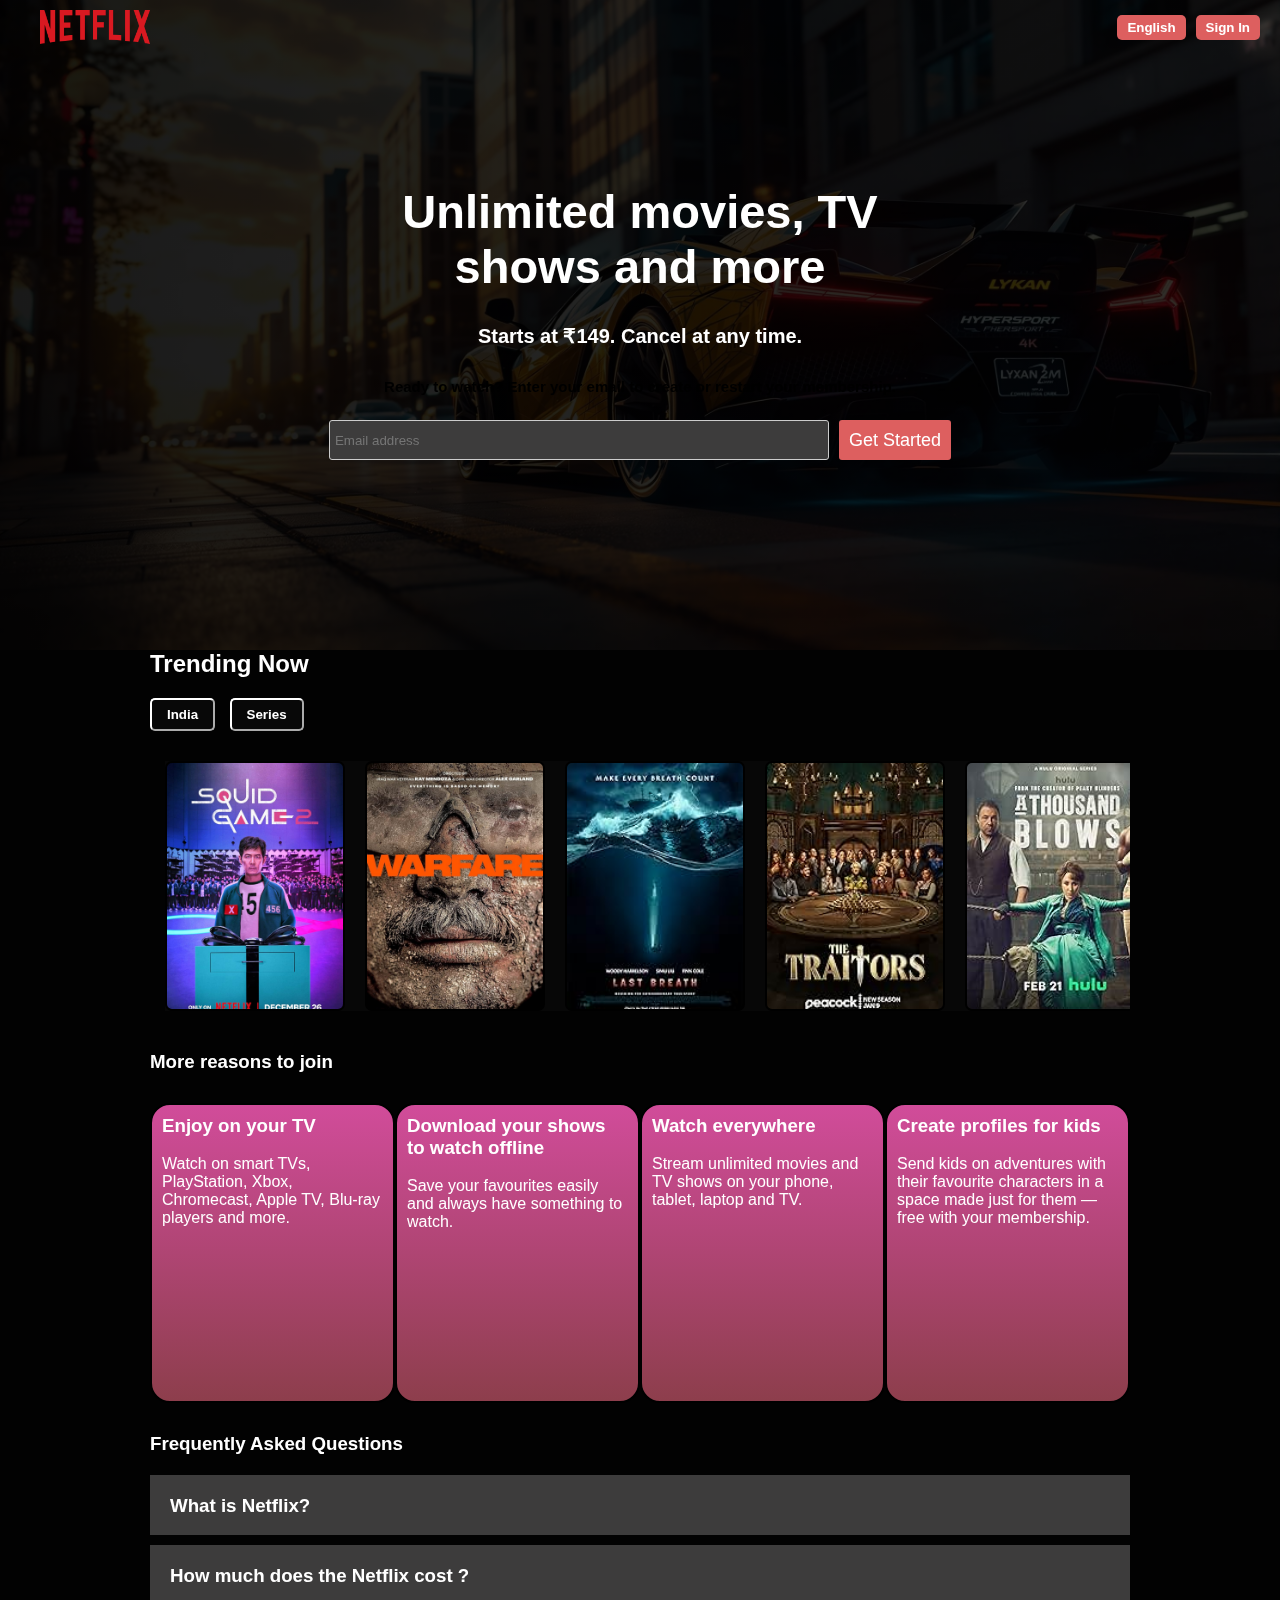
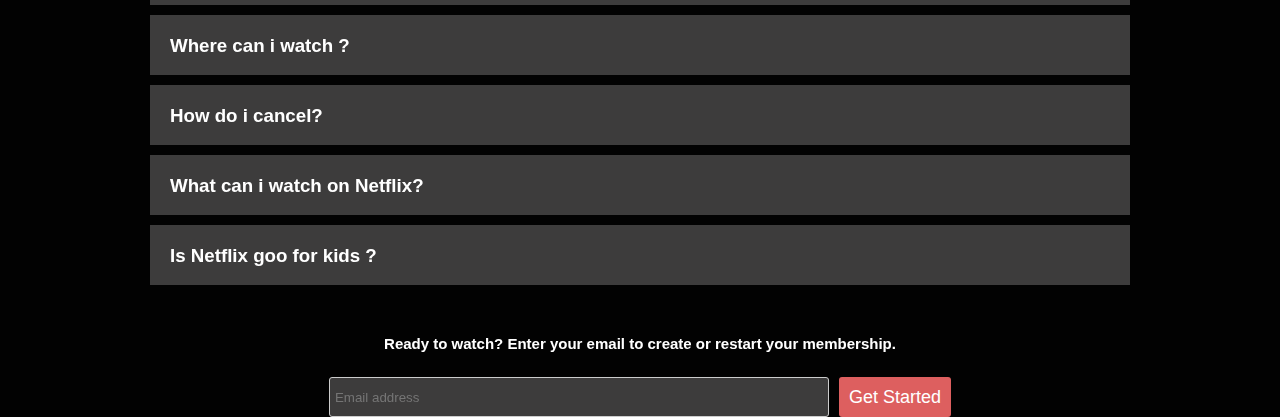
==== Netflix/Index.html @ 308630ca "netflix" ====
<!DOCTYPE html>
<html lang="en">
<head>
   <link rel="stylesheet" href="Netflix.css">
    <title>Document</title>
</head>
<body>
    <div class="container">
       
        <div class="navbar">
            <img src="Netflix_2015_logo.svg.png" alt="logo">
            <div class="sign">
                <button class="english">English</button>
            <Button class="signin">Sign In</Button>
            </div>
             </div>
        <div class="main">
            <h1 class="written1">Unlimited movies, TV <br>shows and more </h1>
            <p class="written2">Starts at ₹149. Cancel at any time.</p>   
            <h3 class="written3">Ready to watch? Enter your email to create or restart your membership.</h3> 
            
        <div class="mail">
                <input type="text"  placeholder="Email address" >
                <button class="button-start">Get Started</button>
             </div>   
        </div>
    </div>
    <!-- scroll -->
    <div class="scroll">
        <div class="trends">
            <h2>Trending Now </h2>
           <div class="region">
            <button class="ind">India</button>
            <button class="mov-ser">Series</button>
           </div>
           <div class="all-movies">
            <div class="box1">
                <!-- <img src="icons8-number-1.svg" alt="" class="img1"> -->
            </div>
            <div class="box2"></div>
            <div class="box3"></div>
            <div class="box4"></div>
            <div class="box5"></div>
            <div class="box6"></div>
            <div class="box7"></div>
            <div class="box8"></div>
            <div class="box9"></div>
            <div class="box10"></div>
           </div>
           <h3 class="text-res">More reasons to join</h3>
           <div class="reasons">
            
            <div class="r1">
                <h3>Enjoy on your TV</h3><br>
                <p>Watch on smart TVs, PlayStation, Xbox, Chromecast, Apple TV, Blu-ray players and more.</p>
            </div>
            <div class="r2">
                <h3>Download your shows to watch offline</h3><br>
                <p>Save your favourites easily and always have something to watch.</p>
            </div>
                
            <div class="r3">
                <h3>Watch everywhere</h3><br>
                <p>Stream unlimited movies and TV shows on your phone, tablet, laptop and TV.</p>
            </div>
                
            <div class="r4">
                <h3>Create profiles for kids</h3><br>
                <p>Send kids on adventures with their favourite characters in a space made just for them — free with your membership.</p>
            </div>
           </div>
           <h3 class="freq">Frequently Asked Questions</h1>
            <div class="questions">
                <div class="q1">
                    <h3>What is Netflix?</h3>
                </div>
                <div class="q2">
                    <h3>How much does the Netflix cost ?</h3>
                </div>
                <div class="q3">
                    <h3>Where can i watch ?</h3>
                </div>
                <div class="q4">
                    <h3>How do i cancel?</h3>
                </div>
                <div class="q5">
                    <h3>What can i watch on Netflix?</h3>
                </div>
                <div class="q6">
                    <h3>Is Netflix goo for kids ?</h3>
                </div>
            </div>
            <h3 class="written4">Ready to watch? Enter your email to create or restart your membership.</h3> 

            <div class="mail1">
                <input type="text" placeholder="Email address">
                <button class="button-start1">Get Started</button>
             </div>   
        </div>




        </div>
        
    </div>

    
</body>
</html>
---- Netflix/Netflix.css ----
* {
    margin: 0;
    padding: 0;
    box-sizing: border-box;
}
.container{
    background: linear-gradient(to right , rgba(0, 0, 0, 0.9) ,  rgba(0, 0, 0, 0.8 )) , url(uwp4594565.webp);
  background-repeat: no-repeat;
  background-size: cover;
  height: 650px;
  
}

.navbar {
    display: flex;
    align-items: center;
    padding: 10px 20px;
}

img {
    height: 34px;
    width: 110px;
    margin-left: 20px;
}

.sign {
    margin-left: auto;
    margin-top: 0;
    display: flex;
    gap: 10px;
}

.english, .signin {
    font-family: Arial, Helvetica, sans-serif;
    font-weight: 600;
    padding: 5px 10px;
    background-color: rgb(221, 95, 95);
    color: white;
    border: none;
    border-radius: 5px;
   
}

.main {
    display: flex;
    flex-direction: column;
    align-items: center;
    margin-top: 130px;
    text-align: center;
}

.written1 {
    font-family: Arial, Helvetica, sans-serif;
    font-weight: 900;
    font-size: 47px;
    color: white;
}

.written2 {
    font-family: Arial, Helvetica, sans-serif;
    font-weight: 800;
    font-size: 20px;
    margin-top: 30px;
    color: white;
}

.written3 {
    font-family: Arial, Helvetica, sans-serif;
    font-weight: 600;
    font-size: 15px;
    margin-top: 30px;
}

.mail {
    margin-top: 25px;
    display: flex;
    gap: 10px;
    color: white;
}

input {
    width: 250px;
    height: 30px;
    padding: 5px;
    border: 1px solid #ccc;
    border-radius: 3px;
}

.button-start {
    font-size: 18px;
    border-radius: 3px;
    padding: 5px 10px;
    background-color: rgb(221, 95, 95);
    color: white;
    border: none;
}
.scroll{
    padding-left: 150px;
    padding-right: 150px;
    background-color: rgb(2, 2, 2);
   
}
.trends{
    font-family: Arial, Helvetica, sans-serif;
    color: white;
}
.ind, .mov-ser{
    font-family: Arial, Helvetica, sans-serif;
    font-weight: 600;
    padding: 7px 15px;
    background-color: rgb(8, 8, 8);
    color: rgb(255, 255, 255);
    border-radius: 5px;
    margin-top: 20px;
    border-color: white;
}
.ind {
    margin-right: 10px; 
}
.all-movies{
    display: flex;
    margin-top: 30px;
    margin-left: 15px;
    gap: 20px;
    background-color: rgb(7, 7, 7);
    scrollbar-width: none;
    overflow-x: auto;
}
.box1{
    border: 2px solid black;
    height: 250px;
    min-width: 180px;
    border-radius: 7px;
    position: relative;
   background-image: url(j.jpg);
   background-repeat: no-repeat;
   background-size: cover;
}
/* .img1{
    position: absolute;
    top: 0px;
    left: 0px;
    
 
  z-index: 1;
} */
.box2{
    border: 2px solid black;
    height: 250px;
    min-width: 180px;
    border-radius: 7px;
    background-image: url(a.jpg);
   background-repeat: no-repeat;
   background-size: cover;
   

}
.box3{
    border: 2px solid black;
    height: 250px;
    min-width: 180px;
    border-radius: 7px;
    background-image: url(b.jpg);
   background-repeat: no-repeat;
   background-size: cover;
}
.box4{
    border: 2px solid black;
    height: 250px;
    min-width: 180px;
    border-radius: 7px;
    background-image: url(c.jpg);
   background-repeat: no-repeat;
   background-size: cover;
}
.box5{
    border: 2px solid black;
    height: 250px;
    min-width: 180px;
    border-radius: 7px;
    background-image: url(d.jpg);
   background-repeat: no-repeat;
   background-size: cover;

}
.box6{
    border: 2px solid black;
    height: 250px;
    min-width: 180px;
    border-radius: 7px;
    background-image: url(e.jpg);
   background-repeat: no-repeat;
   background-size: cover;
}
.box7{
    border: 2px solid black;
    height: 250px;
    min-width: 180px;
    border-radius: 7px;
    background-image: url(f.jpg);
   background-repeat: no-repeat;
   background-size: cover;
    
}
.box8{
    border: 2px solid black;
    height: 250px;
    min-width: 180px;
    border-radius: 7px;
    background-image: url(g.jpg);
   background-repeat: no-repeat;
   background-size: cover;
}
.box9{
    border: 2px solid black;
    height: 250px;
    min-width: 180px;
    border-radius: 7px;
    background-image: url(h.jpg);
   background-repeat: no-repeat;
   background-size: cover;
}
.box10{
    border: 2px solid black;
    height: 250px;
    min-width: 180px;
    border-radius: 7px;
    background-image: url(i.jpg);
   background-repeat: no-repeat;
   background-size: cover;
}
.reasons{
    display: flex;
    margin-top: 30px;
    justify-content: space-between;
}
.text-res{
    margin-top: 40px;
}
.r1{
    border: 2px solid black;
    height: 300px;
    width: 250px;
    border-radius: 20px;
    padding: 10px;
    background: linear-gradient(rgb(209, 76, 154) , rgb(141, 62, 76));
}
.r2{
    border: 2px solid black;
    height: 300px;
    width: 250px;
    border-radius: 20px;
    padding: 10px;
    color: white;
    background: linear-gradient(rgb(209, 76, 154) , rgb(141, 62, 76));
}
.r3{
    border: 2px solid black;
    height: 300px;
    width: 250px;
    border-radius: 20px;
    padding: 10px;
    color: white;
    background: linear-gradient(rgb(209, 76, 154) , rgb(141, 62, 76));
}
.r4{
    border: 2px solid black;
    height: 300px;
    width: 250px;
    border-radius: 20px;
    padding: 10px;
    color: white;
    background: linear-gradient(rgb(209, 76, 154) , rgb(141, 62, 76));
}
.freq{
    margin-top: 30px;
    margin-bottom: 20px;
}
.q1{
    padding: 20px;
    border: 1px solid grey;
    border: none;
    background-color: rgb(61, 60, 60);
    height: 60px;
    margin-bottom: 10px;
}
.q2{
    padding: 20px;
    border: 1px solid grey;
    border: none;
    background-color: rgb(61, 60, 60);
    height: 60px;
    margin-bottom: 10px;
}
.q3{
    padding: 20px;
    border: 1px solid grey;
    border: none;
    background-color: rgb(61, 60, 60);
    height: 60px;
    margin-bottom: 10px;
}
.q4{
    padding: 20px;
    border: 1px solid grey;
    border: none;
    background-color: rgb(61, 60, 60);
    height: 60px;
    margin-bottom: 10px;
}
.q5{
    padding: 20px;
    border: 1px solid grey;
    border: none;
    background-color: rgb(61, 60, 60);
    height: 60px;
    margin-bottom: 10px;
}
.q6{
    padding: 20px;
    border: 1px solid grey;
    border: none;
    background-color: rgb(61, 60, 60);
    height: 60px;
    margin-bottom: 10px;
}
.written4{
    font-family: Arial, Helvetica, sans-serif;
    font-weight: 600;
    font-size: 15px;
    margin-top: 50px;
    color: white;
    text-align: center;
}
.mail1 {
    margin-top: 25px;
    display: flex;
    gap: 10px;
    justify-content: center;
    
}

input {
    width: 500px;
    height: 40px;
    padding: 5px;
    border: 1px solid #ccc;
    border-radius: 3px;
    background-color: rgb(61, 60, 60);
    
}

.button-start1 {
    font-size: 18px;
    border-radius: 3px;
    padding: 5px 10px;
    background-color: rgb(221, 95, 95);
    color: white;
    border: none;
}
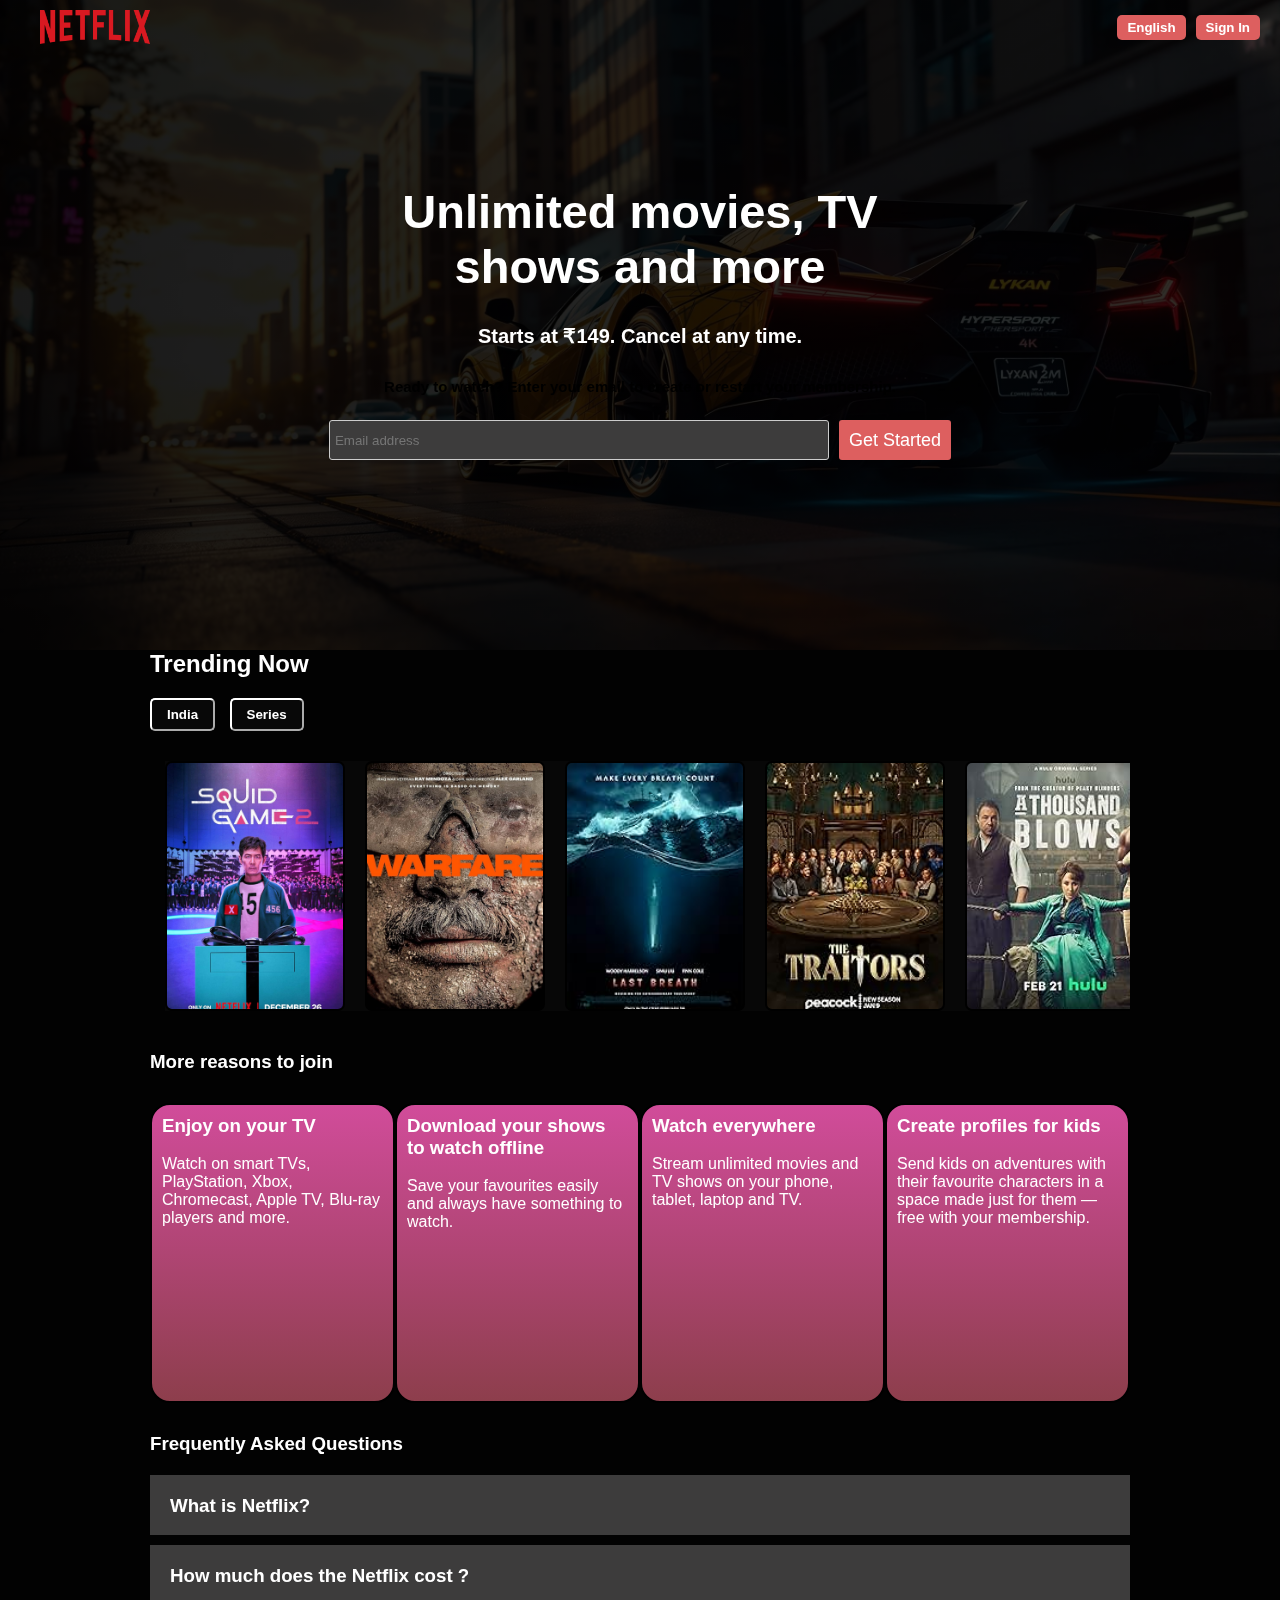
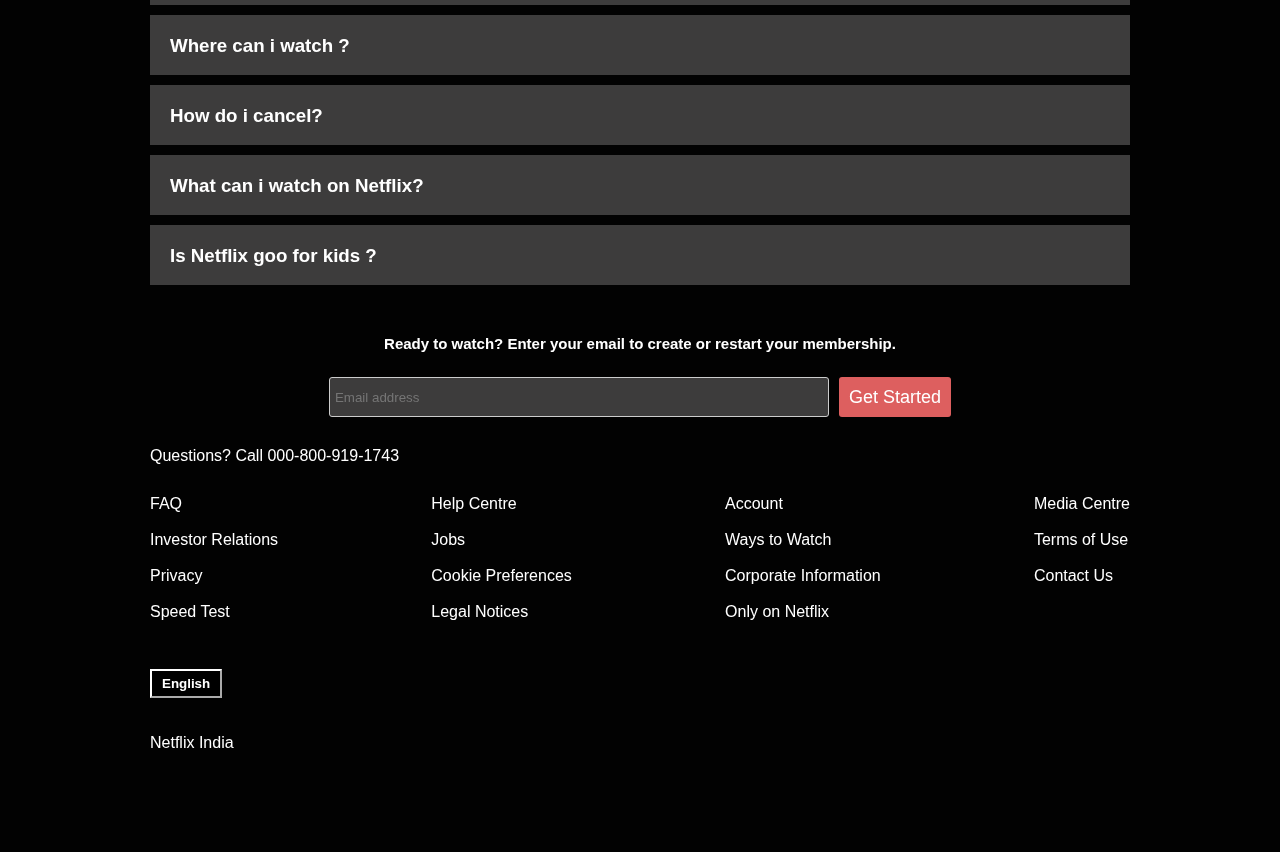
==== commit 6ed9d595: "finishing_left" ====
--- a/Netflix/Index.html
+++ b/Netflix/Index.html
@@ -96,15 +96,56 @@
                 <input type="text" placeholder="Email address">
                 <button class="button-start1">Get Started</button>
              </div>   
-        </div>
+        <!-- next day -->
+        <p class="contact">Questions? Call 000-800-919-1743</p> 
+        <div class="last">
+         
+          <div class="l1">
+              FAQ <br> <br>   
+              Investor Relations <br><br> 
+              Privacy <br><br> 
+              Speed Test <br><br> 
+          </div>
+          <div class="l2">
+              Help Centre <br><br> 
+              Jobs <br><br> 
+              Cookie Preferences <br><br> 
+              Legal Notices <br><br> 
+              
+          </div>
+          <div class="l3">
+              Account <br><br> 
+              Ways to Watch <br><br> 
+              Corporate Information <br><br> 
+              Only on Netflix <br><br> 
+          </div>
+          <div class="l4">
+              Media Centre <br><br> 
+              Terms of Use <br><br> 
+              Contact Us <br><br> 
+          </div>
+          </div>
+
+         <div class="lastb">
+          <button class="english1"> English </button><br><br><br>
+          <p>Netflix India</p>
+         </div>
+       
+       
+       
 
 
 
 
-        </div>
-        
-    </div>
+  </div>
+      
 
-    
+
+
+  </div>
+  
+</div>
+
+
 </body>
 </html>--- a/Netflix/Netflix.css
+++ b/Netflix/Netflix.css
@@ -358,3 +358,25 @@
     color: white;
     border: none;
 }
+.contact{
+    margin-top: 30px;
+}
+.last{
+    display: flex;
+    justify-content: space-between;
+    margin-top: 30px;
+}
+.lastb{
+    margin-top: 30px;
+   padding-bottom: 100px;
+}
+.english1{
+    font-family: Arial, Helvetica, sans-serif;
+    font-weight: 600;
+    padding: 5px 10px;
+    background-color: rgb(0, 0, 0);
+    color: white;
+    border-color: white;
+    
+}
+
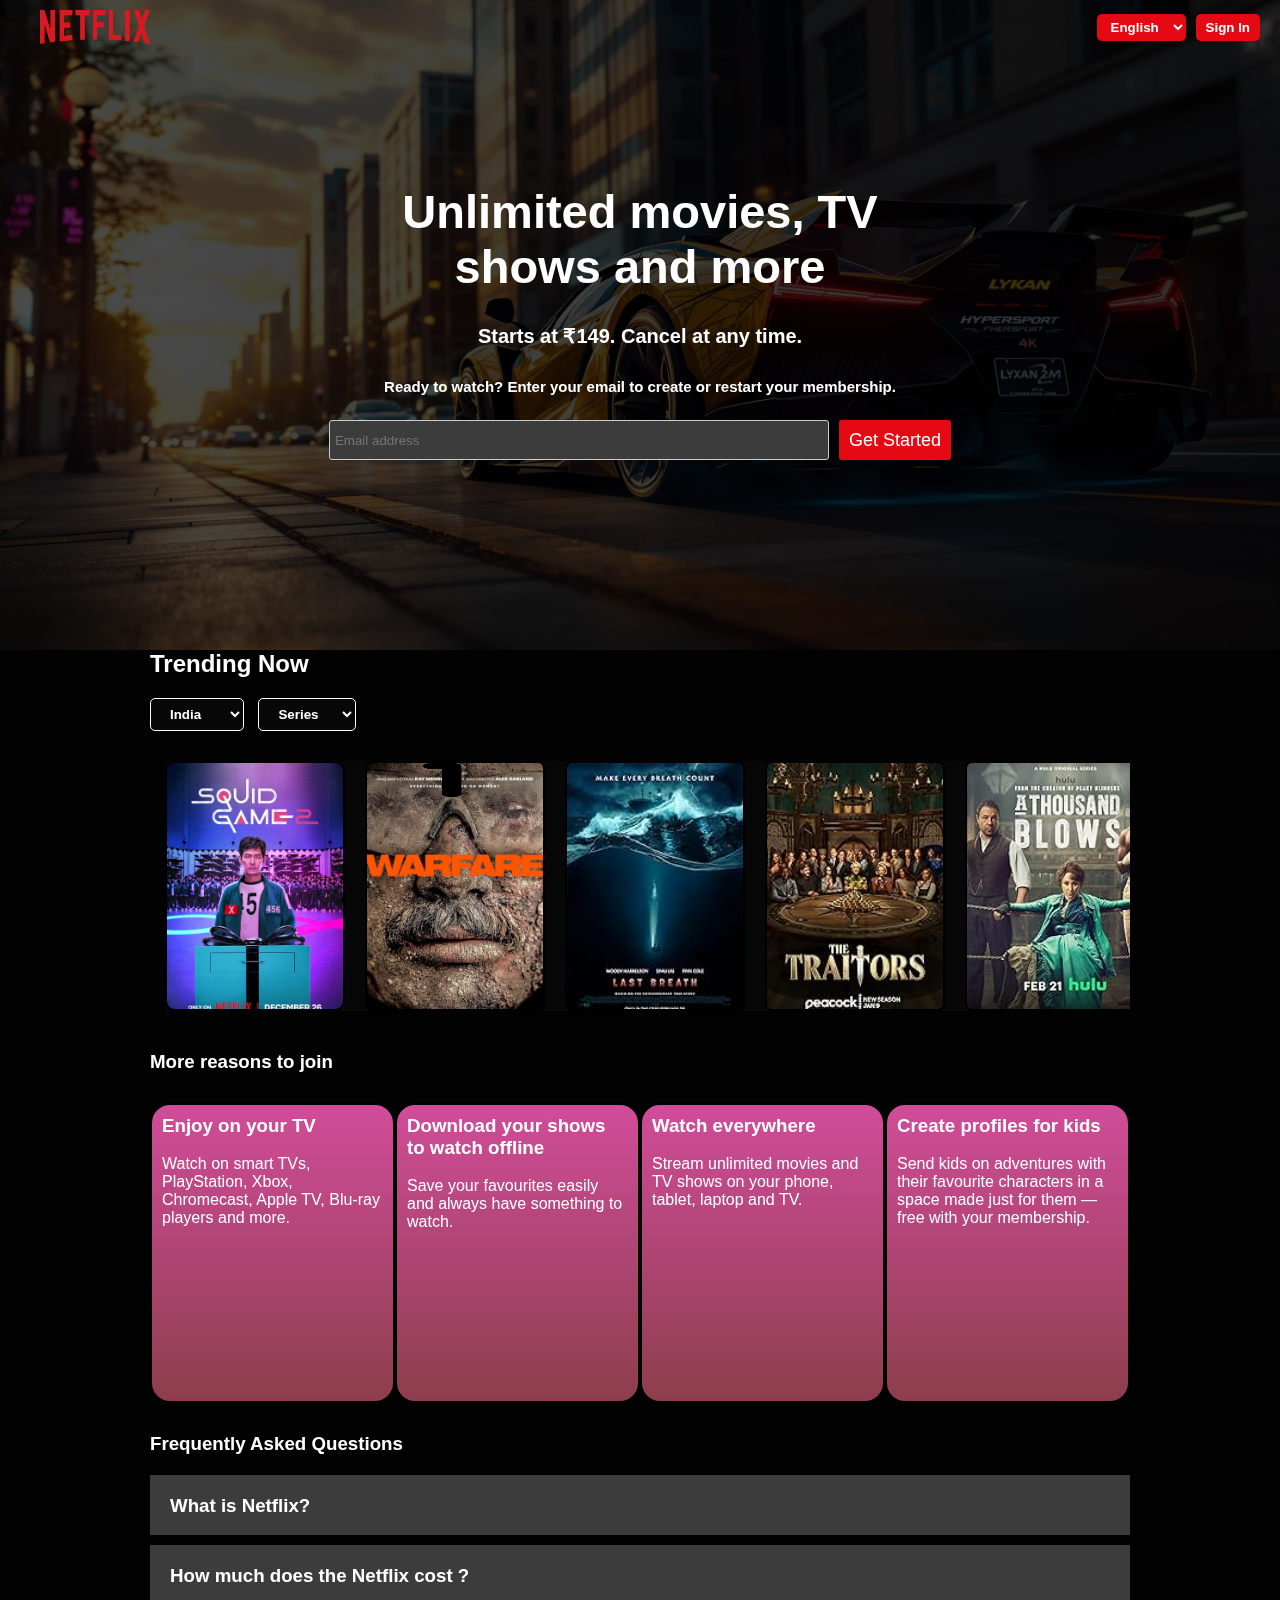
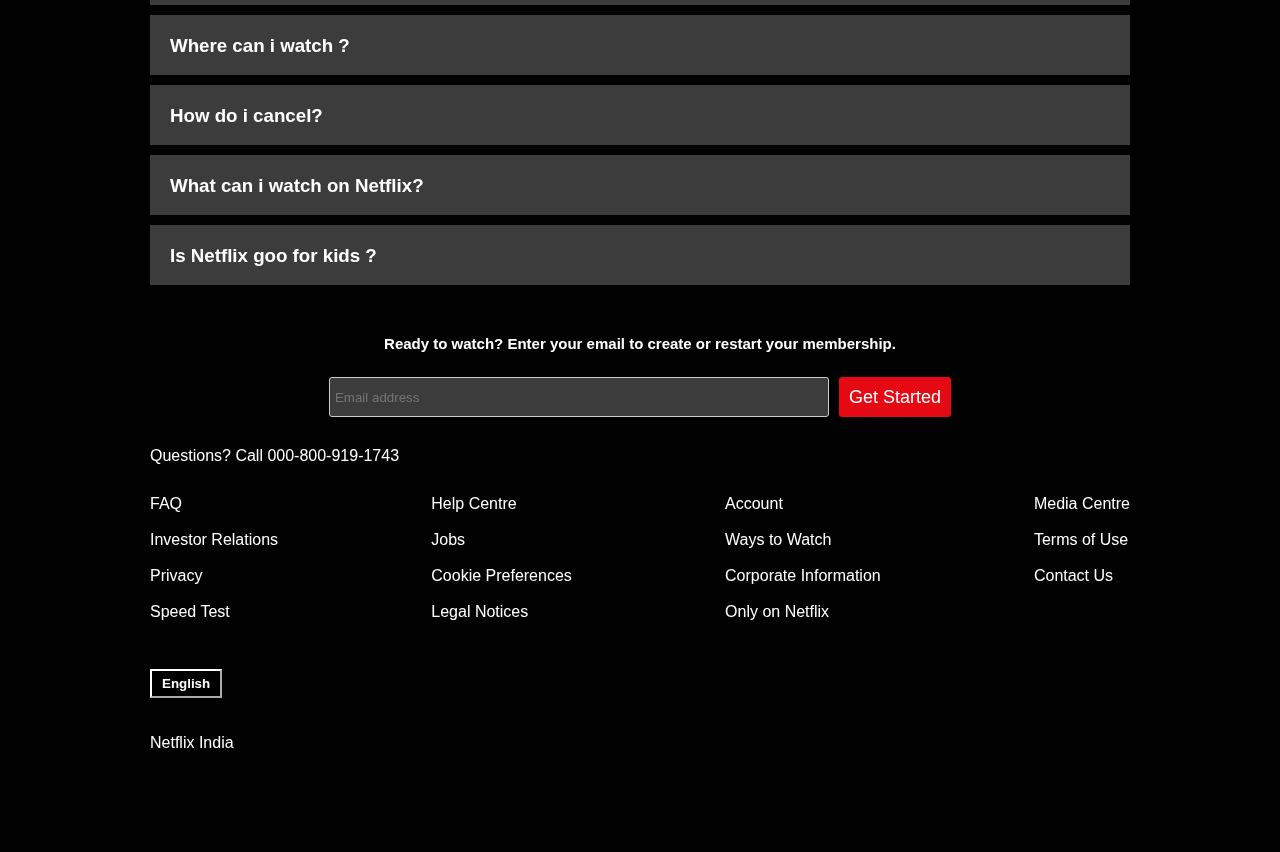
==== commit 5ac7a397: "check" ====
--- a/Netflix/Index.html
+++ b/Netflix/Index.html
@@ -10,8 +10,14 @@
         <div class="navbar">
             <img src="Netflix_2015_logo.svg.png" alt="logo">
             <div class="sign">
-                <button class="english">English</button>
-            <Button class="signin">Sign In</Button>
+               
+                <select class="english">
+                    <option>English</option>
+                    <option >Hindi</option>
+                </select>
+                <button class="signin">
+                   Sign In
+                </button>
             </div>
              </div>
         <div class="main">
@@ -25,19 +31,29 @@
              </div>   
         </div>
     </div>
+    
     <!-- scroll -->
     <div class="scroll">
         <div class="trends">
             <h2>Trending Now </h2>
            <div class="region">
-            <button class="ind">India</button>
-            <button class="mov-ser">Series</button>
+            <select class="ind">
+                <option>India</option>
+                <option >Global</option>
+            </select>
+            <select class="mov-ser">
+                <option>Series</option>
+                <option>Movies</option>
+            </select>
            </div>
            <div class="all-movies">
+          
             <div class="box1">
                 <!-- <img src="icons8-number-1.svg" alt="" class="img1"> -->
             </div>
-            <div class="box2"></div>
+            <div class="box2" >
+                <img class="two" src="one.png" alt="">
+            </div>
             <div class="box3"></div>
             <div class="box4"></div>
             <div class="box5"></div>
--- a/Netflix/Netflix.css
+++ b/Netflix/Netflix.css
@@ -4,7 +4,7 @@
     box-sizing: border-box;
 }
 .container{
-    background: linear-gradient(to right , rgba(0, 0, 0, 0.9) ,  rgba(0, 0, 0, 0.8 )) , url(uwp4594565.webp);
+    background: linear-gradient(to right , rgba(0, 0, 0, 0.7) ,  rgba(0, 0, 0, 0.8 )) , url(uwp4594565.webp);
   background-repeat: no-repeat;
   background-size: cover;
   height: 650px;
@@ -34,12 +34,13 @@
     font-family: Arial, Helvetica, sans-serif;
     font-weight: 600;
     padding: 5px 10px;
-    background-color: rgb(221, 95, 95);
+    background: rgb(229, 9, 20);
     color: white;
     border: none;
     border-radius: 5px;
-   
-}
+    cursor: pointer;
+}
+
 
 .main {
     display: flex;
@@ -69,6 +70,7 @@
     font-weight: 600;
     font-size: 15px;
     margin-top: 30px;
+    color: white;
 }
 
 .mail {
@@ -90,10 +92,13 @@
     font-size: 18px;
     border-radius: 3px;
     padding: 5px 10px;
-    background-color: rgb(221, 95, 95);
-    color: white;
-    border: none;
-}
+    background: rgb(229, 9, 20);
+    color: white;
+    border: none;
+    cursor: pointer;
+}
+
+
 .scroll{
     padding-left: 150px;
     padding-right: 150px;
@@ -113,6 +118,7 @@
     border-radius: 5px;
     margin-top: 20px;
     border-color: white;
+    cursor: pointer;
 }
 .ind {
     margin-right: 10px; 
@@ -125,25 +131,31 @@
     background-color: rgb(7, 7, 7);
     scrollbar-width: none;
     overflow-x: auto;
-}
+   
+}
+.all-movies > div {
+    transition: transform 0.3s ease, box-shadow 0.3s ease;
+}
+
+
+.all-movies > div:hover {
+    transform: scale(1.1); 
+    box-shadow: 0px 4px 10px rgba(0, 0, 0, 0.5); 
+    cursor: pointer; 
+}
+
 .box1{
     border: 2px solid black;
     height: 250px;
     min-width: 180px;
-    border-radius: 7px;
+    border-radius: 10px;
     position: relative;
    background-image: url(j.jpg);
    background-repeat: no-repeat;
    background-size: cover;
 }
-/* .img1{
-    position: absolute;
-    top: 0px;
-    left: 0px;
-    
- 
-  z-index: 1;
-} */
+
+
 .box2{
     border: 2px solid black;
     height: 250px;
@@ -152,9 +164,10 @@
     background-image: url(a.jpg);
    background-repeat: no-repeat;
    background-size: cover;
-   
-
-}
+   position: relative;
+
+}
+
 .box3{
     border: 2px solid black;
     height: 250px;
@@ -354,9 +367,10 @@
     font-size: 18px;
     border-radius: 3px;
     padding: 5px 10px;
-    background-color: rgb(221, 95, 95);
-    color: white;
-    border: none;
+    background: rgb(229, 9, 20);
+    color: white;
+    border: none;
+    cursor: pointer;
 }
 .contact{
     margin-top: 30px;
